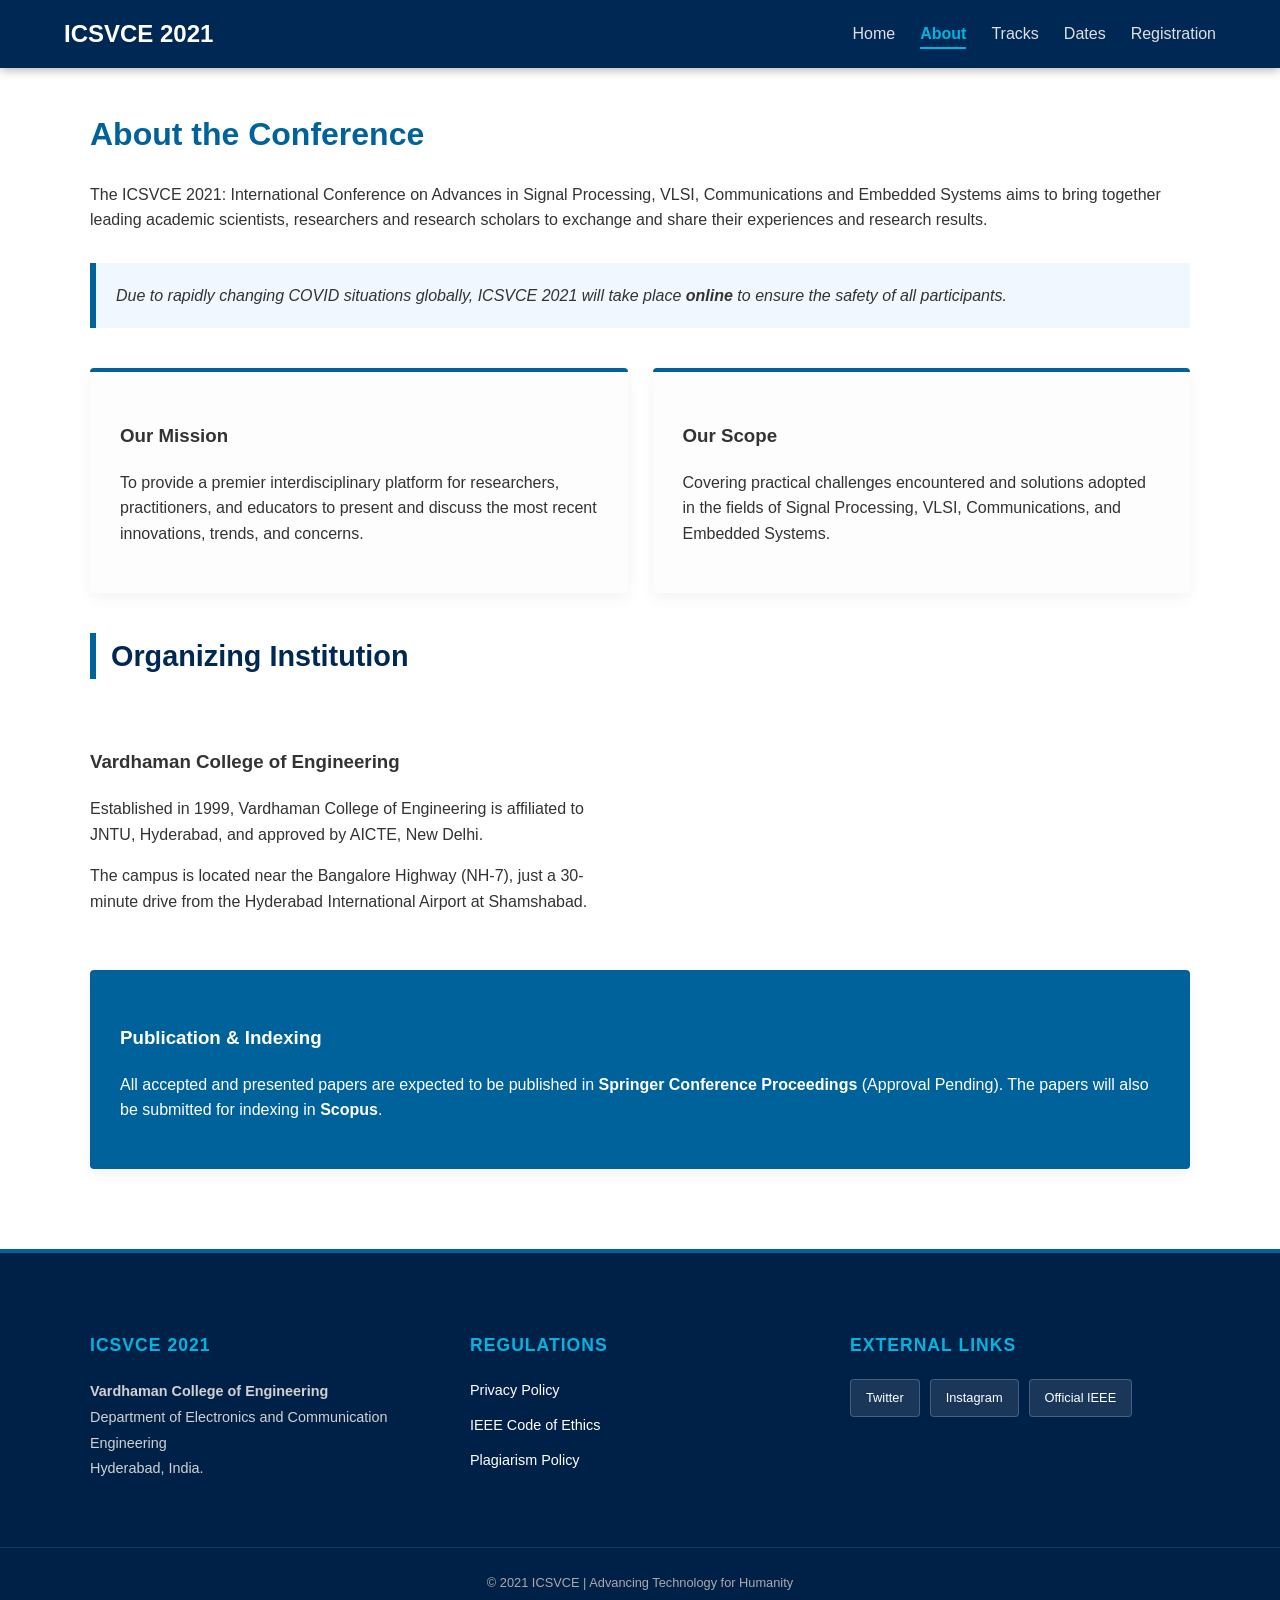
==== about.html @ 72bb9cbf "Add files via upload" ====
<!DOCTYPE html>
<html lang="en">
<head>
    <meta charset="UTF-8">
    <meta name="viewport" content="width=device-width, initial-scale=1.0">
    <title>About | ICSVCE 2021</title>
    <link rel="stylesheet" href="style.css">
    <style>
        /* Extra styles specific to About page design */
        .info-grid {
            display: grid;
            grid-template-columns: repeat(auto-fit, minmax(300px, 1fr));
            gap: 25px;
            margin: 40px 0;
        }
        .info-box {
            padding: 30px;
            background: #fdfdfd;
            border-top: 4px solid var(--primary);
            box-shadow: 0 5px 15px rgba(0,0,0,0.05);
            border-radius: 4px;
        }
        .highlight-bar {
            background: #f0f7ff;
            border-left: 6px solid var(--primary);
            padding: 20px;
            margin: 30px 0;
            font-style: italic;
        }
        .venue-section {
            display: flex;
            align-items: center;
            gap: 30px;
            margin-top: 50px;
            flex-wrap: wrap;
        }
        .venue-text { flex: 1; min-width: 300px; }
        .venue-image { flex: 1; min-width: 300px; border-radius: 8px; overflow: hidden; }
    </style>
</head>
<body>
     <nav>
    <div class="logo">ICSVCE 2021</div>
    <button class="menu-toggle" onclick="toggleMenu()">☰</button>
    
    <ul id="nav-links">
        <li><a href="index.html">Home</a></li>
<li><a href="about.html" class="active-nav">About</a></li>        <li><a href="tracks.html">Tracks</a></li>
        <li><a href="dates.html">Dates</a></li>
        <li><a href="https://www.townscript.com/e/..." target="_blank" class="reg-link">Registration</a></li>
    </ul>
</nav>

    <div class="content">
        <h1 style="color: var(--primary);">About the Conference</h1>
        <p>The ICSVCE 2021: International Conference on Advances in Signal Processing, VLSI, Communications and Embedded Systems aims to bring together leading academic scientists, researchers and research scholars to exchange and share their experiences and research results.</p>
        
        <div class="highlight-bar">
            Due to rapidly changing COVID situations globally, ICSVCE 2021 will take place <strong>online</strong> to ensure the safety of all participants.
        </div>

        <div class="info-grid">
            <div class="info-box">
                <h3>Our Mission</h3>
                <p>To provide a premier interdisciplinary platform for researchers, practitioners, and educators to present and discuss the most recent innovations, trends, and concerns.</p>
            </div>
            <div class="info-box">
                <h3>Our Scope</h3>
                <p>Covering practical challenges encountered and solutions adopted in the fields of Signal Processing, VLSI, Communications, and Embedded Systems.</p>
            </div>
        </div>

        <h2>Organizing Institution</h2>
        <div class="venue-section">
            <div class="venue-text">
                <h3>Vardhaman College of Engineering</h3>
                <p>Established in 1999, Vardhaman College of Engineering is affiliated to JNTU, Hyderabad, and approved by AICTE, New Delhi.</p>
                <p>The campus is located near the Bangalore Highway (NH-7), just a 30-minute drive from the Hyderabad International Airport at Shamshabad.</p>
            </div>
            <div class="venue-image">
                
            </div>
        </div>

        <div class="info-box" style="margin-top: 40px; background: var(--primary); color: white;">
            <h3 style="color: white;">Publication & Indexing</h3>
            <p>All accepted and presented papers are expected to be published in <strong>Springer Conference Proceedings</strong> (Approval Pending). The papers will also be submitted for indexing in <strong>Scopus</strong>.</p>
        </div>
    </div>

    <footer>
    <div class="footer-container">
        <div class="footer-section">
            <h3>ICSVCE 2021</h3>
            <p>
                <strong>Vardhaman College of Engineering</strong><br>
                Department of Electronics and Communication Engineering<br>
                Hyderabad, India.
            </p>
        </div>

        <div class="footer-section">
            <h3>Regulations</h3>
            <ul>
                <li><a href="#">Privacy Policy</a></li>
                <li><a href="#">IEEE Code of Ethics</a></li>
                <li><a href="#">Plagiarism Policy</a></li>
            </ul>
        </div>

        <div class="footer-section">
            <h3>External Links</h3>
            <div class="social-links">
                <a href="https://twitter.com/IEEEorg" target="_blank">Twitter</a>
                <a href="https://www.instagram.com/ieeeorg" target="_blank">Instagram</a>
                <a href="https://www.ieee.org" target="_blank">Official IEEE</a>
            </div>
        </div>
    </div>

    <div class="footer-bottom">
        &copy; 2021 ICSVCE | Advancing Technology for Humanity
    </div>
</footer>
<script src="script.js"></script>
</body>
</html>
---- style.css ----
/* style.css */
html, body {
    overflow-x: hidden; /* Prevents the 'blue line' or side scrolling */
    width: 100%;
    margin: 0;
    padding: 0;
}
:root {
    --primary: #00629b; /* IEEE Blue */
    --dark-navy: #002855; /* Deep Professional Navy */
    --accent: #00b5e2; /* Light Blue Accent */
    --text: #333;
    --light-bg: #f8f9fa; /* Soft Gray for alternating sections */
    --white: #ffffff;
}

body {
    padding-top: 69px; 
    
    /* Keep your existing body styles below */
    font-family: 'Segoe UI', Tahoma, Geneva, Verdana, sans-serif;
    margin: 0;
    overflow-x: hidden;
    font-family: 'Segoe UI', Tahoma, Geneva, Verdana, sans-serif;
    margin: 0;
    color: var(--text);
    background-color: var(--white);
    line-height: 1.6;
}
/* Navigation Bar Base */
nav {
    background: var(--dark-navy);
    display: flex;
    justify-content: space-between;
    align-items: center;
    padding: 15px 5%;
    
    /* THE FIX: Fixed positioning */
    position: fixed; 
    top: 0;
    left: 0;
    width: 100%; /* Ensures it covers the full width */
    box-sizing: border-box; /* Prevents padding from adding to the width */
    
    z-index: 2000; /* High z-index to stay above all other content */
    box-shadow: 0 2px 10px rgba(0,0,0,0.3);
}

.logo {
    color: white;
    font-weight: bold;
    font-size: 1.5rem;
}

/* Laptop View (Desktop) */
nav ul {
    display: flex;
    list-style: none;
    margin: 0;
    padding: 0;
}

nav ul li { margin-left: 25px; }
nav ul li a.active-nav {
    color: var(--accent) !important; /* Changes color to your electric blue accent */
    font-weight: 800; /* Makes it extra bold */
    border-bottom: 2px solid var(--accent); /* Adds a professional underline */
    padding-bottom: 5px;
}
nav ul li a {
    color: #e0e0e0;
    text-decoration: none;
    font-weight: 500;
    transition: 0.3s;
}
nav ul li a:hover {
    color: var(--white);
    opacity: 1;
}

.menu-toggle { display: none; }

/* Mobile View (Drawer Design) */
@media (max-width: 768px) {
    .menu-toggle {
        display: block;
        background: none;
        border: none;
        color: white;
        font-size: 1.8rem;
        cursor: pointer;
        z-index: 1002;
    }

    nav ul {
        position: fixed;
        top: 0;
        right: -300px; /* Hidden off-screen */
        width: 260px;
        height: 100vh;
        background: var(--dark-navy);
        flex-direction: column;
        padding: 80px 20px;
        transition: right 0.4s ease;
        z-index: 1001;
        box-shadow: -5px 0 15px rgba(0,0,0,0.3);
    }

    nav ul.active { right: 0; } /* Slide in effect */

    nav ul li {
        margin: 20px 0;
        border-bottom: 1px solid rgba(255,255,255,0.1);
    }

    #menu-overlay {
        display: none;
        position: fixed;
        top: 0;
        left: 0;
        width: 100%;
        height: 100%;
        background: rgba(0,0,0,0.5);
        z-index: 999;
    }
}   
/* --- HERO SECTION --- */
.hero {
    height: 60vh;
    /* Professional Gradient Overlay */
    background: linear-gradient(rgba(0, 40, 85, 0.85), rgba(0, 98, 155, 0.7)), 
                url('https://images.unsplash.com/photo-1587825140708-dfaf72ae4b04?q=80&w=1170&auto=format&fit=crop');
    background-size: cover;
    background-attachment: fixed;
    background-position: center;
    display: flex;
    flex-direction: column;
    justify-content: center;
    align-items: center;
    text-align: center;
    color: white; /* Text color inside Hero */
}

.hero h1 {
    font-size: 3rem;
    margin-bottom: 10px;
    text-shadow: 2px 2px 8px rgba(0,0,0,0.5);
}

/* --- TICKER (Endless Animation) --- */
.ticker-wrap {
    width: 100%;
    overflow: hidden;
    background: var(--primary);
    color: white;
    padding: 10px 0;
    border-bottom: 3px solid var(--accent);
}

.ticker {
    display: inline-block;
    white-space: nowrap;
    animation: marquee 35s linear infinite; /* Slightly slower for better reading */
    font-weight: 500;
}

@keyframes marquee {
    0% { transform: translateX(100%); }
    100% { transform: translateX(-100%); }
}

/* --- CONTENT BOXES & LAYOUT --- */
.content {
    max-width: 1100px;
    margin: 40px auto;
    padding: 0 25px;
}

/* A new class for sections that need a gray background */
.gray-section {
    background-color: var(--light-bg);
    padding: 60px 0;
    border-top: 1px solid #eee;
    border-bottom: 1px solid #eee;
}

h2 {
    color: var(--dark-navy);
    border-left: 6px solid var(--primary); /* Shifted from bottom to side for modern look */
    padding-left: 15px;
    margin-top: 40px;
    font-size: 1.8rem;
}

/* Design for info cards (Use these in your HTML) */
.info-card {
    background: var(--white);
    padding: 25px;
    border-radius: 8px;
    border: 1px solid #e0e0e0;
    border-top: 5px solid var(--primary); /* Important IEEE Blue Accent */
    box-shadow: 0 6px 15px rgba(0,0,0,0.05);
    transition: 0.3s ease-in-out;
    margin: 20px 0;
}

.info-card:hover {
    transform: translateY(-5px);
    box-shadow: 0 12px 25px rgba(0,0,0,0.1);
}
/* Enhanced Footer Styles */
footer {
    background: #002147; /* Professional Oxford Blue */
    color: #ffffff;
    padding: 60px 0 20px 0;
    margin-top: 80px;
    font-size: 0.9rem;
    border-top: 4px solid #00629b; /* IEEE Blue accent line */
}

.footer-container {
    max-width: 1100px;
    margin: 0 auto;
    display: grid;
    /* Creates 3 equal columns */
    grid-template-columns: repeat(auto-fit, minmax(250px, 1fr)); 
    gap: 40px;
    padding: 0 20px;
}

.footer-section h3 {
    color: #00b5e2; /* Bright accent for headings */
    margin-bottom: 20px;
    font-size: 1.1rem;
    text-transform: uppercase;
    letter-spacing: 1px;
}

.footer-section p {
    line-height: 1.8;
    color: #d1d1d1;
}

.footer-section ul {
    list-style: none;
    padding: 0;
}

.footer-section ul li {
    margin-bottom: 12px;
}

.footer-section a {
    color: #ffffff;
    text-decoration: none;
    transition: 0.3s ease;
    display: inline-block;
}

.footer-section a:hover {
    color: #00b5e2;
    transform: translateX(5px); /* Subtle slide effect on hover */
}

/* Social Link Boxes */
.social-links {
    display: flex;
    gap: 10px;
    flex-wrap: wrap;
    margin-top: 15px;
}

.social-links a {
    background: rgba(255, 255, 255, 0.1);
    padding: 8px 15px;
    border-radius: 4px;
    font-size: 0.8rem;
    border: 1px solid rgba(255, 255, 255, 0.2);
}

.social-links a:hover {
    background: #00629b;
    border-color: #00b5e2;
}

.footer-bottom {
    text-align: center;
    border-top: 1px solid rgba(255, 255, 255, 0.1);
    margin-top: 50px;
    padding-top: 25px;
    color: #aaaaaa;
    font-size: 0.8rem;
}/* --- 1. GENERAL MENU TOGGLE STYLE --- */
.menu-toggle {
    display: none; 
    background: none;
    border: none;
    color: white;
    font-size: 1.8rem;
    cursor: pointer;
    padding: 10px;
    z-index: 1002; /* Ensures button stays on top of the drawer */
}

/* --- 2. PROFESSIONAL MOBILE DRAWER (Right-Side Box) --- */
@media (max-width: 768px) {
    .menu-toggle {
        display: block;
    }

    nav {
        justify-content: space-between;
        padding: 10px 5%;
    }

    /* THE VERTICAL DRAWER BOX */
    nav ul {
        display: flex;
        flex-direction: column;
        
        /* Positioning logic for Right-Side Box */
       position: fixed;
        top: 0;
        right: -300px; /* Increased from -280px to ensure it is fully hidden */
        width: 260px;
        height: 100vh;
        transition: right 0.4s ease-in-out;
        
        /* Professional Navy Theme */
        background: var(--dark-navy);
        padding: 80px 20px 20px 20px; /* Top padding to avoid covering toggle */
        box-shadow: -5px 0 15px rgba(0,0,0,0.3);
        z-index: 1001;
        
        /* Smooth Slide Animation */
        transition: right 0.4s ease-in-out;
    }

    /* THE 'ACTIVE' STATE (Toggled via JS) */
    nav ul.active {
        right: 0; /* Slides into view from the right */
       
    }

    nav ul li {
        margin: 15px 0;
        text-align: left;
        border-bottom: 1px solid rgba(255, 255, 255, 0.1);
        padding-bottom: 10px;
    }

    /* --- General Layout Fixes for Mobile --- */
    .hero { height: 50vh; padding: 20px; }
    .hero h1 { font-size: 1.8rem; }
    .info-grid, .committee-grid { grid-template-columns: 1fr; }
    .venue-section { flex-direction: column; }
    .footer-container { grid-template-columns: 1fr; text-align: center; }
    
    table {
        display: block;
        overflow-x: auto;
        white-space: nowrap;
    }
}

/* --- 3. LAPTOP VIEW FIX --- */
@media (min-width: 769px) {
    nav ul {
        display: flex !important;
        flex-direction: row;
        position: static;
        width: auto;
        height: auto;
        background: none;
        box-shadow: none;
        padding: 0;
        right: auto; /* Resets the right-side positioning */
    }
}
/* Page Title and Intro */
.page-title {
    color: var(--dark-navy);
    font-size: 2.2rem;
    margin-bottom: 10px;
    text-align: center;
}

.intro-text {
    text-align: center;
    color: #666;
    margin-bottom: 40px;
    max-width: 800px;
    margin-left: auto;
    margin-right: auto;
}

/* Tracks Grid System */
.tracks-container {
    display: grid;
    grid-template-columns: repeat(auto-fit, minmax(280px, 1fr));
    gap: 25px;
    margin-top: 20px;
}

/* Individual Track Card Design */
.track-card {
    background: #ffffff;
    padding: 30px;
    border-radius: 12px;
    border: 1px solid #eef2f6;
    box-shadow: 0 10px 30px rgba(0, 0, 0, 0.05);
    transition: all 0.3s ease;
    position: relative;
    overflow: hidden;
}

.track-card:hover {
    transform: translateY(-10px);
    border-color: var(--primary);
    box-shadow: 0 15px 45px rgba(0, 98, 155, 0.1);
}

.track-number {
    font-size: 3rem;
    font-weight: 800;
    color: rgba(0, 98, 155, 0.05); /* Very light watermark color */
    position: absolute;
    top: 10px;
    right: 20px;
    z-index: 1;
}

.track-card h3 {
    color: var(--primary);
    margin-bottom: 15px;
    font-size: 1.3rem;
    position: relative;
    z-index: 2;
}

.track-card p {
    font-size: 0.95rem;
    color: #555;
    line-height: 1.5;
    position: relative;
    z-index: 2;
}

/* Highlight Box at bottom */
.info-highlight {
    background: linear-gradient(90deg, var(--dark-navy), var(--primary));
    color: white;
    padding: 25px;
    border-radius: 8px;
    margin-top: 50px;
    text-align: center;
    box-shadow: 0 5px 15px rgba(0, 0, 0, 0.2);
}
/* Timeline Container */
.timeline {
    position: relative;
    max-width: 800px;
    margin: 40px auto;
    padding: 20px 0;
}

/* Vertical Line */
.timeline::after {
    content: '';
    position: absolute;
    width: 3px;
    background-color: #eef2f6;
    top: 0;
    bottom: 0;
    left: 20px;
    margin-left: -1.5px;
}

/* Individual Timeline Item */
.timeline-item {
    padding: 10px 40px;
    position: relative;
    background-color: inherit;
    width: 100%;
    margin-bottom: 30px;
}

/* Timeline Dot */
.timeline-dot {
    position: absolute;
    width: 16px;
    height: 16px;
    left: 12px;
    background-color: var(--white);
    border: 3px solid var(--primary);
    top: 15px;
    border-radius: 50%;
    z-index: 1;
}

/* Date Label */
.timeline-date {
    font-weight: bold;
    color: var(--primary);
    margin-bottom: 8px;
    font-size: 0.9rem;
}

/* Content Box */
.timeline-content {
    padding: 20px;
    background-color: #fff;
    position: relative;
    border-radius: 8px;
    box-shadow: 0 4px 15px rgba(0,0,0,0.05);
    border: 1px solid #f0f0f0;
}

.timeline-content h3 {
    margin: 0 0 10px 0;
    color: var(--dark-navy);
    font-size: 1.2rem;
}

.timeline-content p {
    margin: 0;
    color: #666;
    font-size: 0.95rem;
}

/* Special Highlighting for the Event Dates */
.active-event .timeline-content {
    background: linear-gradient(135deg, #ffffff 0%, #f0f7ff 100%);
    border-left: 5px solid var(--primary);
}

.active-event .timeline-dot {
    background-color: var(--primary);
}

/* Mobile Adjustments */
@media (max-width: 768px) {
    .timeline::after { left: 15px; }
    .timeline-dot { left: 7px; }
    .timeline-item { padding: 10px 30px; }
}
/* Past events become subtle and gray */
.past-event .timeline-content {
    opacity: 0.6;
    background-color: #f9f9f9;
    border-left: 5px solid #ccc;
}

.past-event .timeline-dot {
    background-color: #ccc;
    border-color: #ddd;
}

/* Current/Next event glows blue */
.active-event .timeline-content {
    opacity: 1;
    background: #fff;
    border-left: 5px solid var(--primary);
    box-shadow: 0 10px 25px rgba(0, 98, 155, 0.15);
    transform: scale(1.02); /* Slight pop-out effect */
}

.active-event .timeline-dot {
    background-color: var(--primary);
    box-shadow: 0 0 10px var(--primary); /* Glowing effect */
}
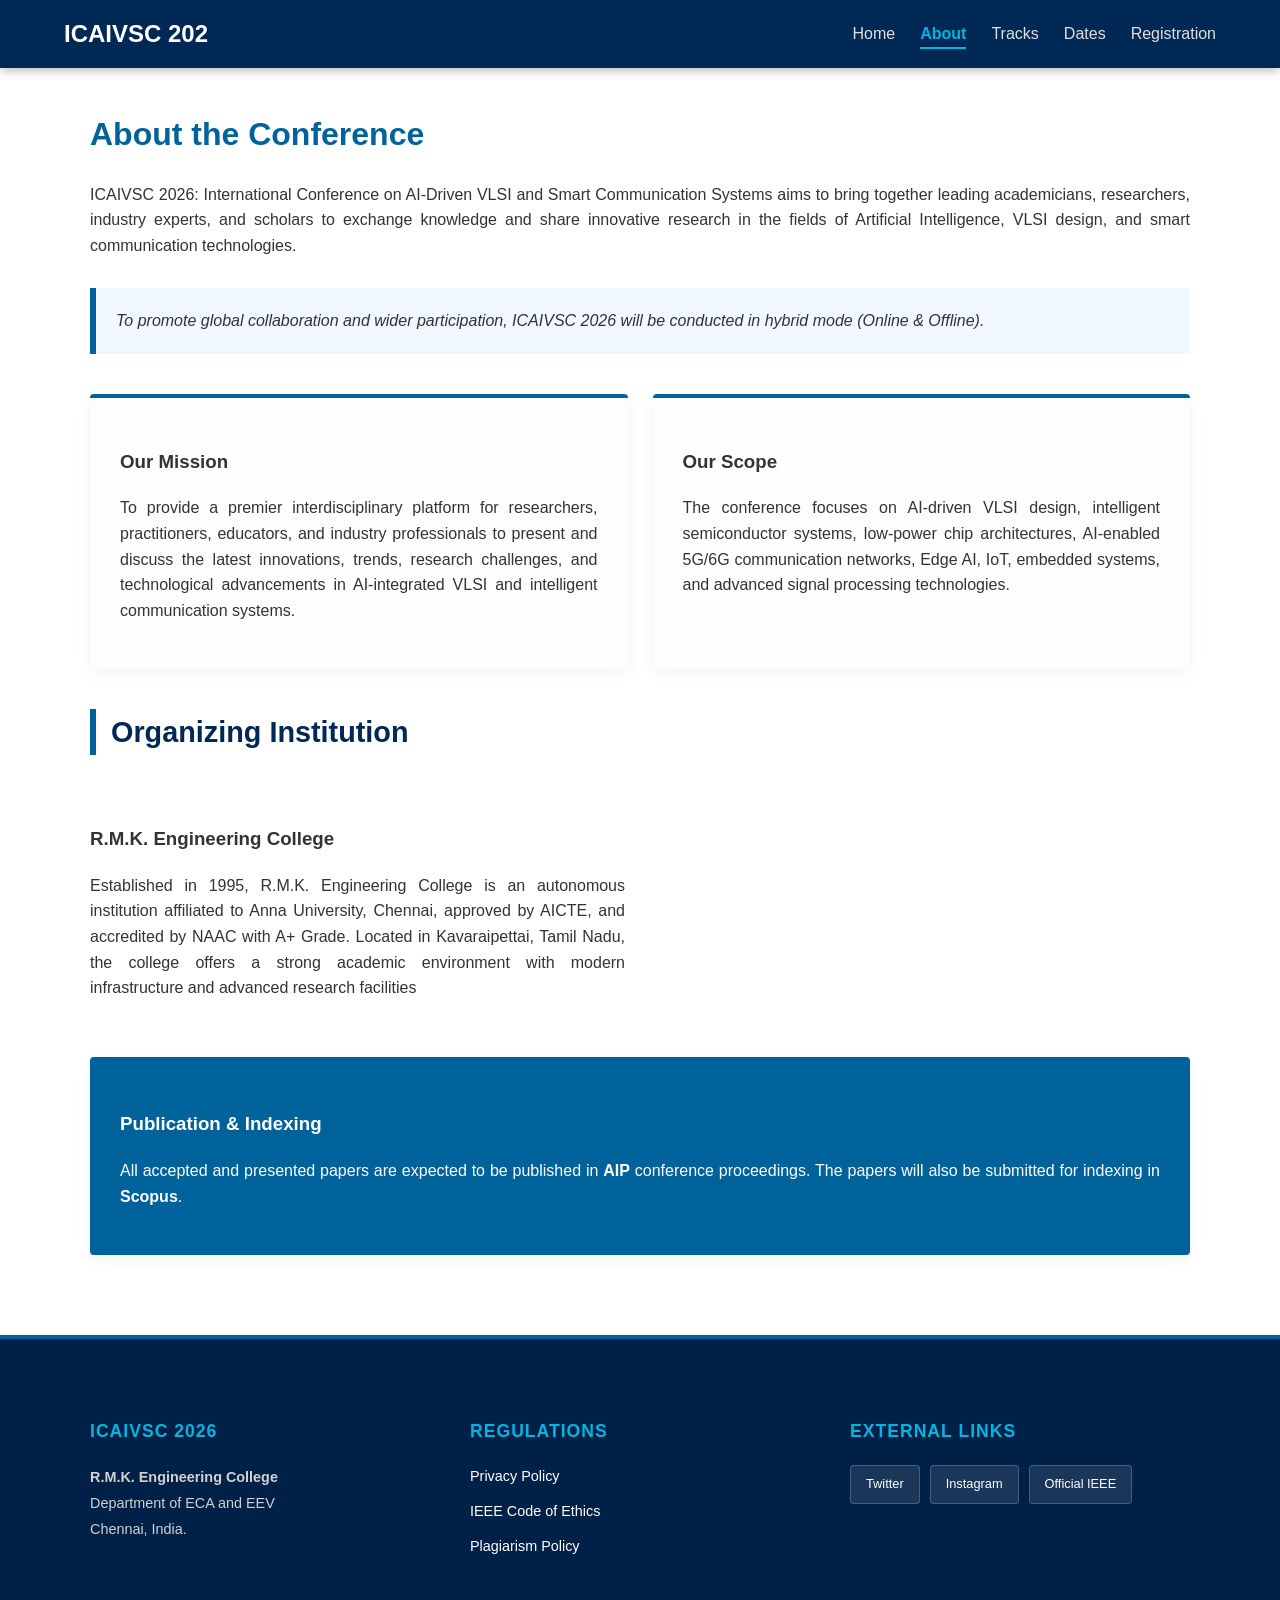
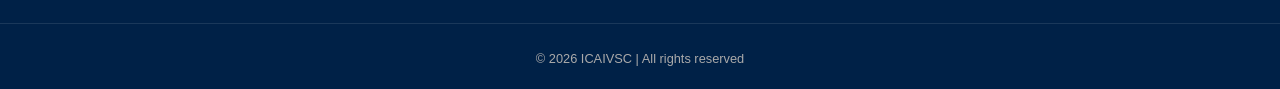
==== commit cd5d0a5e: "files added" ====
--- a/about.html
+++ b/about.html
@@ -3,7 +3,7 @@
 <head>
     <meta charset="UTF-8">
     <meta name="viewport" content="width=device-width, initial-scale=1.0">
-    <title>About | ICSVCE 2021</title>
+    <title>About | ICAIVSC 2026</title>
     <link rel="stylesheet" href="style.css">
     <style>
         /* Extra styles specific to About page design */
@@ -40,7 +40,7 @@
 </head>
 <body>
      <nav>
-    <div class="logo">ICSVCE 2021</div>
+    <div class="logo">ICAIVSC 202</div>
     <button class="menu-toggle" onclick="toggleMenu()">☰</button>
     
     <ul id="nav-links">
@@ -53,29 +53,29 @@
 
     <div class="content">
         <h1 style="color: var(--primary);">About the Conference</h1>
-        <p>The ICSVCE 2021: International Conference on Advances in Signal Processing, VLSI, Communications and Embedded Systems aims to bring together leading academic scientists, researchers and research scholars to exchange and share their experiences and research results.</p>
+        <p style="text-align: justify;">ICAIVSC 2026: International Conference on AI-Driven VLSI and Smart Communication Systems aims to bring together leading academicians, researchers, industry experts, and scholars to exchange knowledge and share innovative research in the fields of Artificial Intelligence, VLSI design, and smart communication technologies.</p>
         
         <div class="highlight-bar">
-            Due to rapidly changing COVID situations globally, ICSVCE 2021 will take place <strong>online</strong> to ensure the safety of all participants.
+            To promote global collaboration and wider participation, ICAIVSC 2026 will be conducted in hybrid mode (Online & Offline).
         </div>
 
         <div class="info-grid">
             <div class="info-box">
                 <h3>Our Mission</h3>
-                <p>To provide a premier interdisciplinary platform for researchers, practitioners, and educators to present and discuss the most recent innovations, trends, and concerns.</p>
+                <p style="text-align: justify;">To provide a premier interdisciplinary platform for researchers, practitioners, educators, and industry professionals to present and discuss the latest innovations, trends, research challenges, and technological advancements in AI-integrated VLSI and intelligent communication systems.</p>
             </div>
             <div class="info-box">
                 <h3>Our Scope</h3>
-                <p>Covering practical challenges encountered and solutions adopted in the fields of Signal Processing, VLSI, Communications, and Embedded Systems.</p>
+                <p style="text-align: justify;">The conference focuses on AI-driven VLSI design, intelligent semiconductor systems, low-power chip architectures, AI-enabled 5G/6G communication networks, Edge AI, IoT, embedded systems, and advanced signal processing technologies.</p>
             </div>
         </div>
 
         <h2>Organizing Institution</h2>
         <div class="venue-section">
             <div class="venue-text">
-                <h3>Vardhaman College of Engineering</h3>
-                <p>Established in 1999, Vardhaman College of Engineering is affiliated to JNTU, Hyderabad, and approved by AICTE, New Delhi.</p>
-                <p>The campus is located near the Bangalore Highway (NH-7), just a 30-minute drive from the Hyderabad International Airport at Shamshabad.</p>
+                <h3>R.M.K. Engineering College</h3>
+                <p style="text-align: justify;">Established in 1995, R.M.K. Engineering College is an autonomous institution affiliated to Anna University, Chennai, approved by AICTE, and accredited by NAAC with A+ Grade. Located in Kavaraipettai, Tamil Nadu, the college offers a strong academic environment with modern infrastructure and advanced research facilities</p> 
+
             </div>
             <div class="venue-image">
                 
@@ -84,18 +84,18 @@
 
         <div class="info-box" style="margin-top: 40px; background: var(--primary); color: white;">
             <h3 style="color: white;">Publication & Indexing</h3>
-            <p>All accepted and presented papers are expected to be published in <strong>Springer Conference Proceedings</strong> (Approval Pending). The papers will also be submitted for indexing in <strong>Scopus</strong>.</p>
+            <p style="text-align: justify;">All accepted and presented papers are expected to be published in <strong>AIP</strong> conference proceedings. The papers will also be submitted for indexing in <strong>Scopus</strong>.</p>
         </div>
     </div>
 
     <footer>
     <div class="footer-container">
         <div class="footer-section">
-            <h3>ICSVCE 2021</h3>
+            <h3>ICAIVSC 2026</h3>
             <p>
-                <strong>Vardhaman College of Engineering</strong><br>
-                Department of Electronics and Communication Engineering<br>
-                Hyderabad, India.
+                <strong>R.M.K. Engineering College</strong><br>
+                Department of ECA and EEV<br>
+                Chennai, India.
             </p>
         </div>
 
@@ -119,7 +119,7 @@
     </div>
 
     <div class="footer-bottom">
-        &copy; 2021 ICSVCE | Advancing Technology for Humanity
+        &copy; 2026 ICAIVSC | All rights reserved
     </div>
 </footer>
 <script src="script.js"></script>
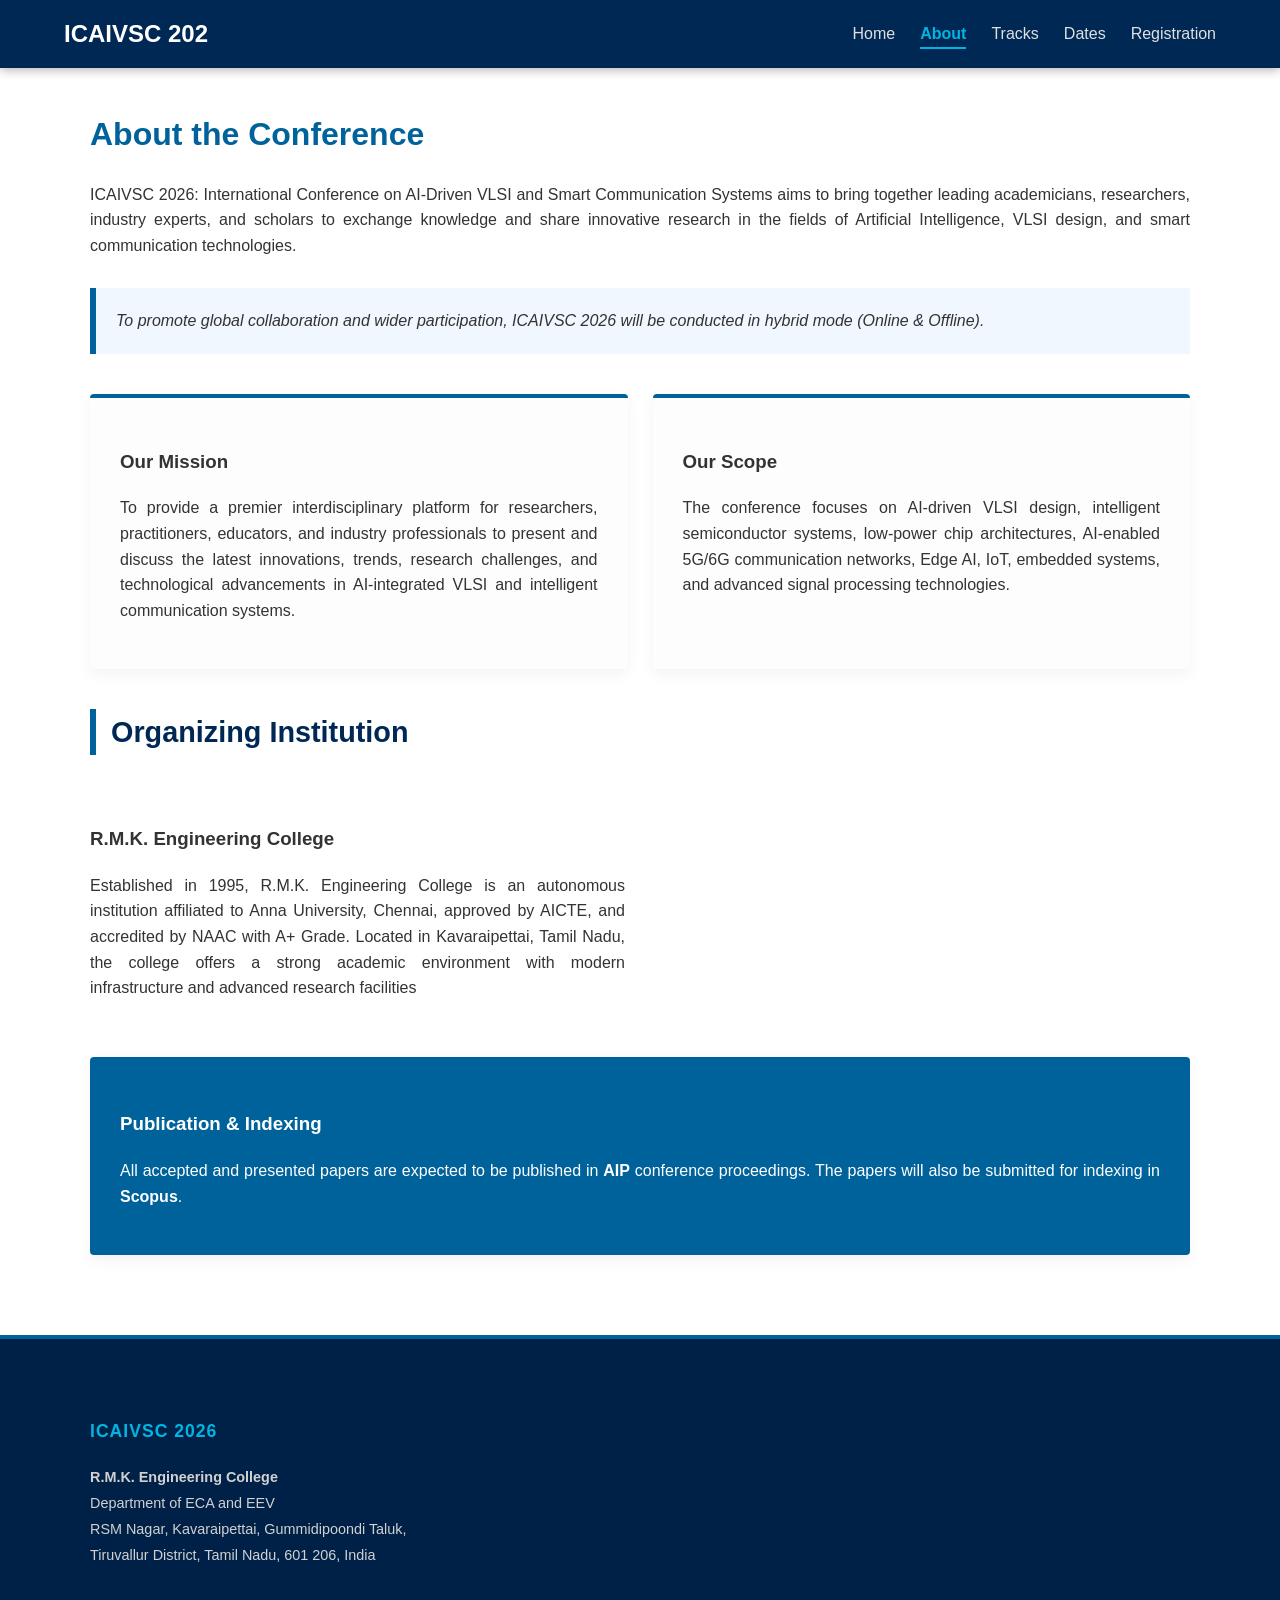
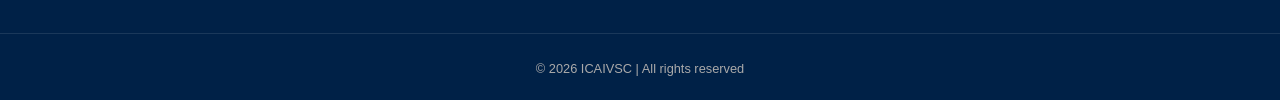
==== commit ea6f50f5: "updated" ====
--- a/about.html
+++ b/about.html
@@ -95,27 +95,13 @@
             <p>
                 <strong>R.M.K. Engineering College</strong><br>
                 Department of ECA and EEV<br>
-                Chennai, India.
+                RSM Nagar, Kavaraipettai, Gummidipoondi Taluk,<br>
+                Tiruvallur District, Tamil Nadu, 601 206, India
             </p>
         </div>
 
-        <div class="footer-section">
-            <h3>Regulations</h3>
-            <ul>
-                <li><a href="#">Privacy Policy</a></li>
-                <li><a href="#">IEEE Code of Ethics</a></li>
-                <li><a href="#">Plagiarism Policy</a></li>
-            </ul>
-        </div>
+        
 
-        <div class="footer-section">
-            <h3>External Links</h3>
-            <div class="social-links">
-                <a href="https://twitter.com/IEEEorg" target="_blank">Twitter</a>
-                <a href="https://www.instagram.com/ieeeorg" target="_blank">Instagram</a>
-                <a href="https://www.ieee.org" target="_blank">Official IEEE</a>
-            </div>
-        </div>
     </div>
 
     <div class="footer-bottom">
--- a/style.css
+++ b/style.css
@@ -412,6 +412,7 @@
     transition: all 0.3s ease;
     position: relative;
     overflow: hidden;
+    
 }
 
 .track-card:hover {
